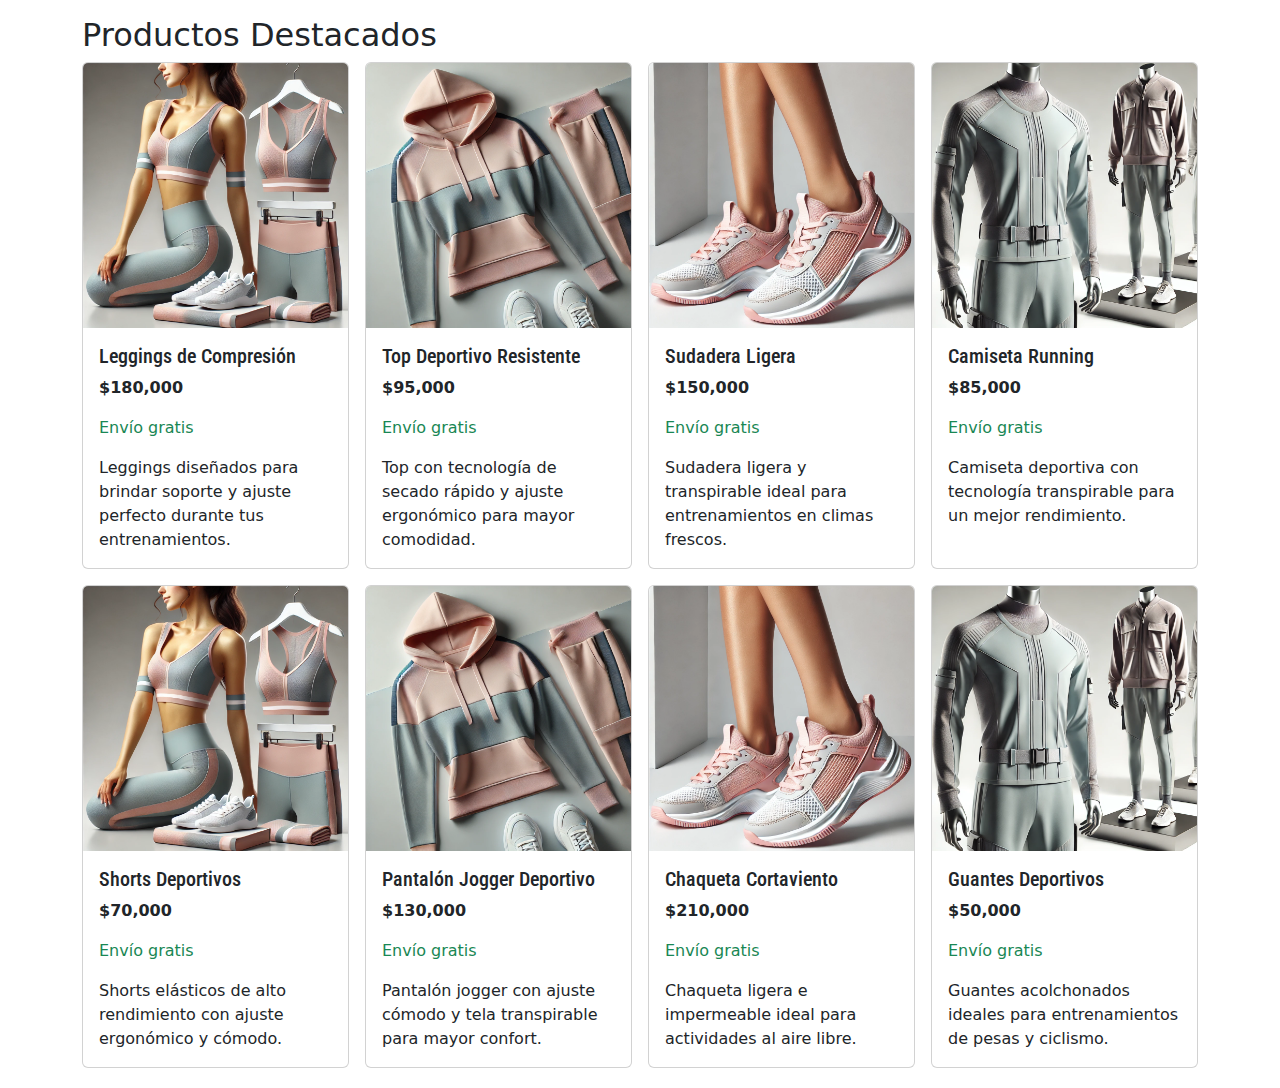
==== view/Paginas/categoria.html @ 61562d99 "cargo todos los archivos de la pagina" ====
<!DOCTYPE html>
<html lang="es">

<head>
    <meta charset="UTF-8">
    <meta name="viewport" content="width=device-width, initial-scale=1.0">
    <title>Contactanos</title>
    <link rel="stylesheet" href="../CSS/estilos.css">
    <link rel="stylesheet" href="https://cdnjs.cloudflare.com/ajax/libs/font-awesome/6.4.2/css/all.min.css">
    <link href="https://cdn.jsdelivr.net/npm/bootstrap@5.3.3/dist/css/bootstrap.min.css" rel="stylesheet">
    <script src="https://cdn.jsdelivr.net/npm/bootstrap@5.3.3/dist/js/bootstrap.bundle.min.js"></script>
</head>

<body>
    <div class="categoria container mt-3">
        <h2>Productos Destacados</h2>

        <section class="row row-cols-1 row-cols-md-4 g-3">
            
            <article class="col">
                <a href="./Producto.html" class="ButtomP" target="_parent">
                    <div class="card h-100">
                        <img src="../Assets/principal/productos/Producto1.jpg" class="card-img-top" alt="Leggings de Compresión">
                        <div class="card-body">
                            <h5 class="titleP card-title">Leggings de Compresión</h5>
                            <p class="price card-text"> $180,000</p>
                            <p class="text-success">Envío gratis</p>
                            <p class="card-text">Leggings diseñados para brindar soporte y ajuste perfecto durante tus entrenamientos.</p>
                        </div>
                    </div>
                </a>
            </article>

            
            <article class="col">
                <a href="./Producto.html" class="ButtomP" target="_parent">
                    <div class="card h-100">
                        <img src="../Assets/principal/productos/Producto2.jpg" class="card-img-top" alt="Top Deportivo">
                        <div class="card-body">
                            <h5 class="titleP card-title">Top Deportivo Resistente</h5>
                            <p class="price card-text"> $95,000</p>
                            <p class="text-success">Envío gratis</p>
                            <p class="card-text">Top con tecnología de secado rápido y ajuste ergonómico para mayor comodidad.</p>
                        </div>
                    </div>
                </a>
            </article>

            
            <article class="col">
                <a href="./Producto.html" class="ButtomP" target="_parent">
                    <div class="card h-100">
                        <img src="../Assets/principal/productos/Producto3.jpg" class="card-img-top" alt="Sudadera Ligera">
                        <div class="card-body">
                            <h5 class="titleP card-title">Sudadera Ligera</h5>
                            <p class="price card-text"> $150,000</p>
                            <p class="text-success">Envío gratis</p>
                            <p class="card-text">Sudadera ligera y transpirable ideal para entrenamientos en climas frescos.</p>
                        </div>
                    </div>
                </a>
            </article>

            
            <article class="col">
                <a href="./Producto.html" class="ButtomP" target="_parent">
                    <div class="card h-100">
                        <img src="../Assets/principal/productos/Producto4.jpg" class="card-img-top" alt="Camiseta Running">
                        <div class="card-body">
                            <h5 class="titleP card-title">Camiseta Running</h5>
                            <p class="price card-text"> $85,000</p>
                            <p class="text-success">Envío gratis</p>
                            <p class="card-text">Camiseta deportiva con tecnología transpirable para un mejor rendimiento.</p>
                        </div>
                    </div>
                </a>
            </article>

            
            <article class="col">
                <a href="./Producto.html" class="ButtomP" target="_parent">
                    <div class="card h-100">
                        <img src="../Assets/principal/productos/Producto1.jpg" class="card-img-top" alt="Shorts Deportivos">
                        <div class="card-body">
                            <h5 class="titleP card-title">Shorts Deportivos</h5>
                            <p class="price card-text"> $70,000</p>
                            <p class="text-success">Envío gratis</p>
                            <p class="card-text">Shorts elásticos de alto rendimiento con ajuste ergonómico y cómodo.</p>
                        </div>
                    </div>
                </a>
            </article>

            
            <article class="col">
                <a href="./Producto.html" class="ButtomP" target="_parent">
                    <div class="card h-100">
                        <img src="../Assets/principal/productos/Producto2.jpg" class="card-img-top" alt="Pantalón Jogger">
                        <div class="card-body">
                            <h5 class="titleP card-title">Pantalón Jogger Deportivo</h5>
                            <p class="price card-text"> $130,000</p>
                            <p class="text-success">Envío gratis</p>
                            <p class="card-text">Pantalón jogger con ajuste cómodo y tela transpirable para mayor confort.</p>
                        </div>
                    </div>
                </a>
            </article>

            
            <article class="col">
                <a href="./Producto.html" class="ButtomP" target="_parent">
                    <div class="card h-100">
                        <img src="../Assets/principal/productos/Producto3.jpg" class="card-img-top" alt="Chaqueta Cortaviento">
                        <div class="card-body">
                            <h5 class="titleP card-title">Chaqueta Cortaviento</h5>
                            <p class="price card-text"> $210,000</p>
                            <p class="text-success">Envío gratis</p>
                            <p class="card-text">Chaqueta ligera e impermeable ideal para actividades al aire libre.</p>
                        </div>
                    </div>
                </a>
            </article>

            
            <article class="col">
                <a href="./Producto.html" class="ButtomP" target="_parent">
                    <div class="card h-100">
                        <img src="../Assets/principal/productos/Producto4.jpg" class="card-img-top" alt="Guantes Deportivos">
                        <div class="card-body">
                            <h5 class="titleP card-title">Guantes Deportivos</h5>
                            <p class="price card-text"> $50,000</p>
                            <p class="text-success">Envío gratis</p>
                            <p class="card-text">Guantes acolchonados ideales para entrenamientos de pesas y ciclismo.</p>
                        </div>
                    </div>
                </a>
            </article>

        </section>
    </div>
</body>

</html>
---- view/CSS/estilos.css ----
@import url('https://fonts.googleapis.com/css2?family=Roboto+Condensed:ital,wght@0,100..900;1,100..900&display=swap');

* {
    padding: 0px;
    margin: 0px;
    box-sizing: border-box;

}

body {
    display: grid;
    min-height: 100dvh;
    grid-template-rows: auto 1fr auto;
}

header {
    background-color: #E7D7C3;
}

.Logo_P {
    width: 150px;
    height: 100px;
    object-fit: cover;
    border-radius: 40px;
}

footer {
    background-color: #eee9e2;
}

footer .Logo_P {
    width: 100%;
    height: auto;
}

footer h5 {
    font-family: "Roboto Condensed", sans-serif;
}
footer .nav-link{
    color: #2D2A26;
}
footer .nav-link:hover {
    color: #c6b1a9;
    text-decoration: underline;
}

.navbar .nav-link {
    font-size: 15px;
    color: #2D2A26;
}

.navbar .nav-link:hover {
    color: #FAF3E0;
    text-decoration: underline;
}

.carousel-inner {
    height: 400px;
    margin-bottom: 50px;
}

.d-block {
    height: 400px;
}

.containerProducts {
    margin-bottom: 50px;
}

.product_list .card {
    transition: transform 0.3s ease;
}

.product_list .card:hover {
    transform: scale(1.15);
}

.titleP {
    font-family: "Roboto Condensed", cursive;
}

.price {
    font-weight: bold;
}

.ButtomP {
    text-decoration: none;

}
.Banner1 .image{
    height: 300px;
    width: 100%;
}
.Banner1 .image2{
    height: 400px;
    width: 100%;
    object-fit:contain;
}
.Banner1 .image2:hover{
    transition: transform 0.3s ease;
}
.Banner1 .image2:hover{
    transform: scale(0.90);
}
.product_list_flex .col{
    max-width: 200px;
}

.product_list_flex{
    margin-top: 80px;
}

/* contactanos */

.location{
    background-color: #f0e5e0;
    margin-bottom: 50px;
} 
.location p {
    height: 280px;
    background-color: #f3f2f0;
    text-align: justify;
}

/* producto */
.menu-lateral {
    background-color: #f8f9fa;
    padding: 20px;
    height: auto;
    border-right: 2px solid #000;
}


.responsive-iframe {
    width: 100%;
    height: 800px;
    margin-bottom: 20px;
}
.categoria{
    margin-bottom: 20px;
}
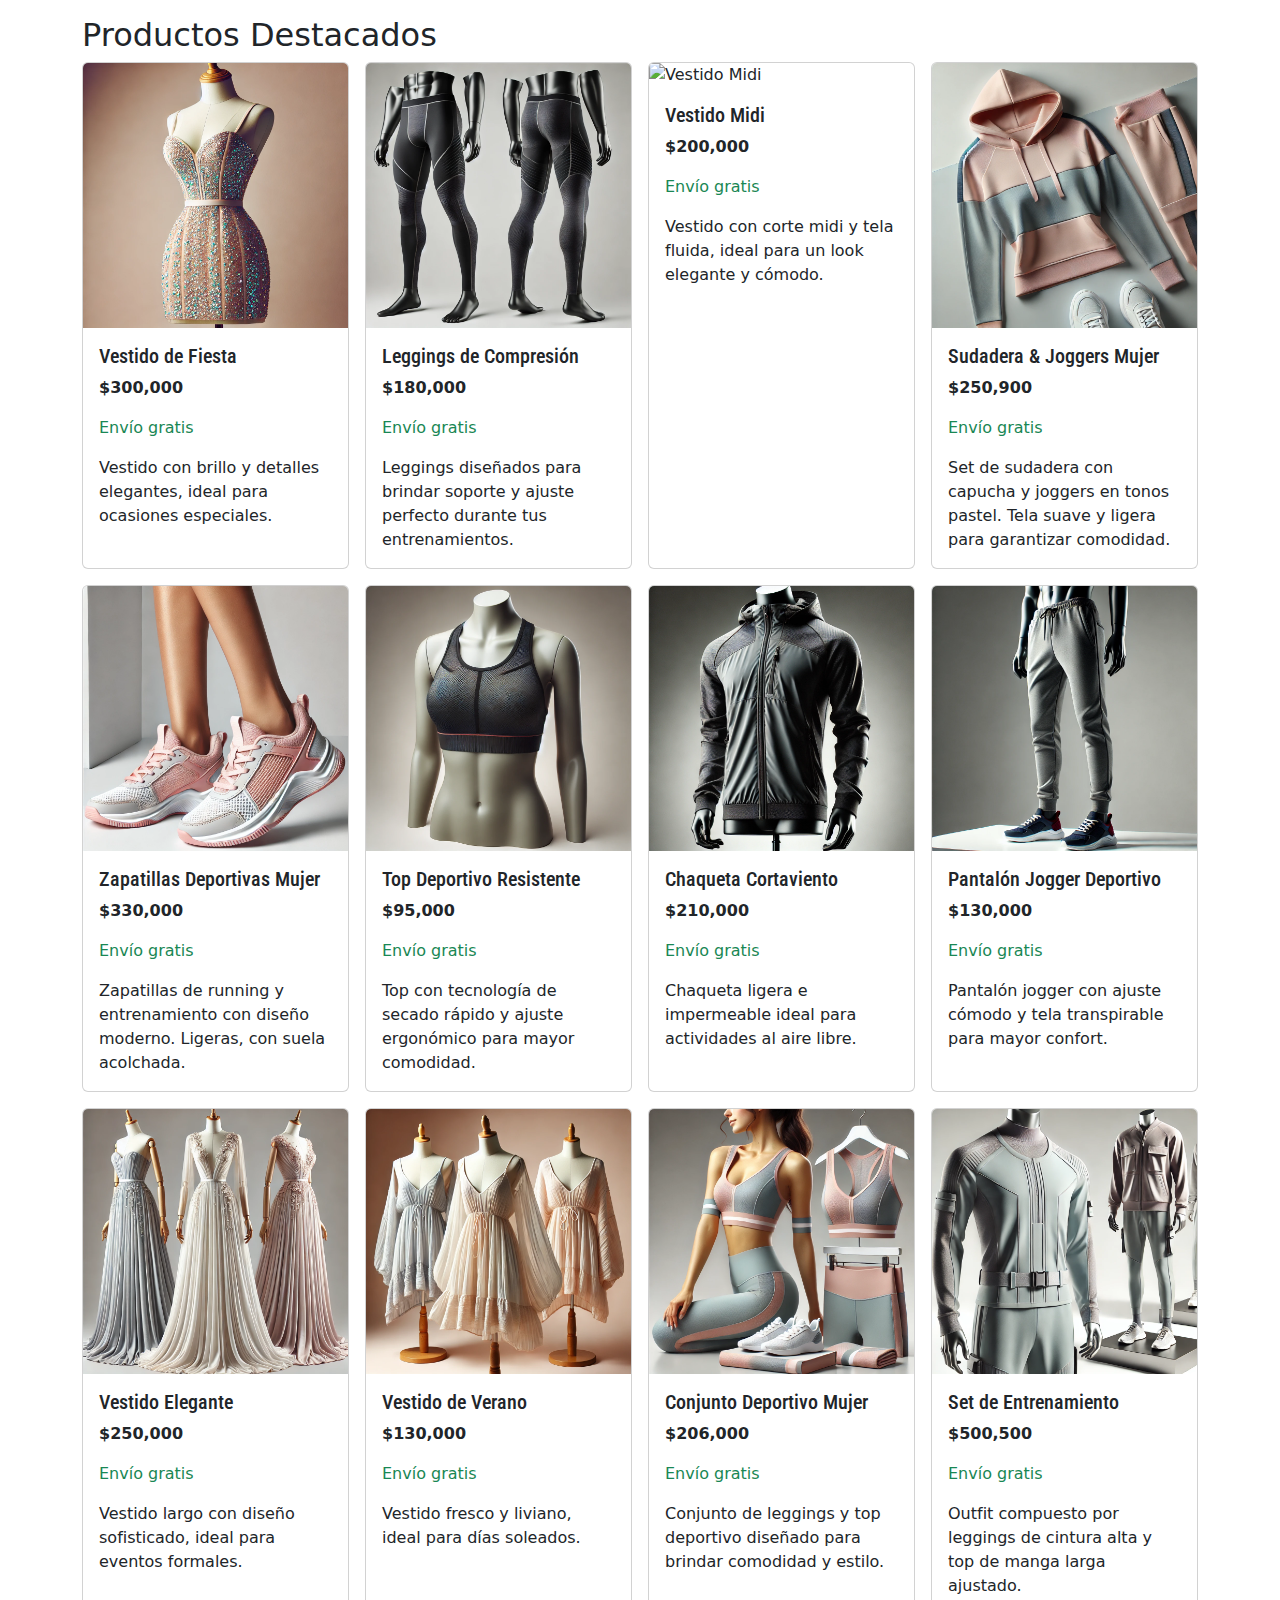
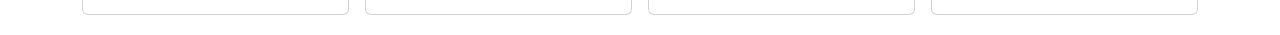
==== commit 68929e62: "archivos actuales" ====
--- a/view/Paginas/categoria.html
+++ b/view/Paginas/categoria.html
@@ -16,128 +16,202 @@
         <h2>Productos Destacados</h2>
 
         <section class="row row-cols-1 row-cols-md-4 g-3">
-            
-            <article class="col">
-                <a href="./Producto.html" class="ButtomP" target="_parent">
-                    <div class="card h-100">
-                        <img src="../Assets/principal/productos/Producto1.jpg" class="card-img-top" alt="Leggings de Compresión">
+            <!-- Vestido de Fiesta -->
+            <article class="col">
+                <a href="./Producto.html" class="ButtomP" target="_parent">
+                    <div class="card h-100">
+                        <img src="../Assets/productos/vestidos/vestido3.jpg" class="card-img-top"
+                            alt="Vestido de Fiesta">
+                        <div class="card-body">
+                            <h5 class="titleP card-title">Vestido de Fiesta</h5>
+                            <p class="price card-text">$300,000</p>
+                            <p class="text-success">Envío gratis</p>
+                            <p class="card-text">Vestido con brillo y detalles elegantes, ideal para ocasiones
+                                especiales.</p>
+                        </div>
+                    </div>
+                </a>
+            </article>
+            <!-- Leggings de Compresión -->
+            <article class="col">
+                <a href="./Producto.html" class="ButtomP" target="_parent">
+                    <div class="card h-100">
+                        <img src="../Assets/productos/Ropa Deportiva/Deportivo1.jpg" class="card-img-top"
+                            alt="Leggings de Compresión">
                         <div class="card-body">
                             <h5 class="titleP card-title">Leggings de Compresión</h5>
-                            <p class="price card-text"> $180,000</p>
-                            <p class="text-success">Envío gratis</p>
-                            <p class="card-text">Leggings diseñados para brindar soporte y ajuste perfecto durante tus entrenamientos.</p>
-                        </div>
-                    </div>
-                </a>
-            </article>
-
-            
-            <article class="col">
-                <a href="./Producto.html" class="ButtomP" target="_parent">
-                    <div class="card h-100">
-                        <img src="../Assets/principal/productos/Producto2.jpg" class="card-img-top" alt="Top Deportivo">
+                            <p class="price card-text">$180,000</p>
+                            <p class="text-success">Envío gratis</p>
+                            <p class="card-text">Leggings diseñados para brindar soporte y ajuste perfecto durante tus
+                                entrenamientos.</p>
+                        </div>
+                    </div>
+                </a>
+            </article>
+            <!-- Vestido Midi -->
+            <article class="col">
+                <a href="./Producto.html" class="ButtomP" target="_parent">
+                    <div class="card h-100">
+                        <img src="../Assets/productos/vestidos/vestido7.jpg" class="card-img-top" alt="Vestido Midi">
+                        <div class="card-body">
+                            <h5 class="titleP card-title">Vestido Midi</h5>
+                            <p class="price card-text">$200,000</p>
+                            <p class="text-success">Envío gratis</p>
+                            <p class="card-text">Vestido con corte midi y tela fluida, ideal para un look elegante y
+                                cómodo.</p>
+                        </div>
+                    </div>
+                </a>
+            </article>
+            <!-- Sudadera & Joggers Mujer -->
+            <article class="col">
+                <a href="./view/Paginas/Producto.html" class="ButtomP">
+                    <div class="card h-100">
+                        <img src="../Assets/principal/productos/Producto2.jpg" class="card-img-top"
+                            alt="Sudadera & Joggers Mujer">
+                        <div class="card-body">
+                            <h5 class="titleP card-title">Sudadera & Joggers Mujer</h5>
+                            <p class="price card-text">$250,900</p>
+                            <p class="text-success">Envío gratis</p>
+                            <p class="card-text">Set de sudadera con capucha y joggers en tonos pastel. Tela suave y
+                                ligera para garantizar comodidad.</p>
+                        </div>
+                    </div>
+                </a>
+            </article>
+
+            <!-- Zapatillas Deportivas Mujer -->
+            <article class="col">
+                <a href="./view/Paginas/Producto.html" class="ButtomP">
+                    <div class="card h-100">
+                        <img src="../Assets/principal/productos/Producto3.jpg" class="card-img-top"
+                            alt="Zapatillas Deportivas Mujer">
+                        <div class="card-body">
+                            <h5 class="titleP card-title">Zapatillas Deportivas Mujer</h5>
+                            <p class="price card-text">$330,000</p>
+                            <p class="text-success">Envío gratis</p>
+                            <p class="card-text">Zapatillas de running y entrenamiento con diseño moderno. Ligeras, con
+                                suela acolchada.</p>
+                        </div>
+                    </div>
+                </a>
+            </article>
+            <!-- Top Deportivo Resistente -->
+            <article class="col">
+                <a href="./Producto.html" class="ButtomP" target="_parent">
+                    <div class="card h-100">
+                        <img src="../Assets/productos/Ropa Deportiva/Deportivo2.jpg" class="card-img-top"
+                            alt="Top Deportivo">
                         <div class="card-body">
                             <h5 class="titleP card-title">Top Deportivo Resistente</h5>
-                            <p class="price card-text"> $95,000</p>
-                            <p class="text-success">Envío gratis</p>
-                            <p class="card-text">Top con tecnología de secado rápido y ajuste ergonómico para mayor comodidad.</p>
-                        </div>
-                    </div>
-                </a>
-            </article>
-
-            
-            <article class="col">
-                <a href="./Producto.html" class="ButtomP" target="_parent">
-                    <div class="card h-100">
-                        <img src="../Assets/principal/productos/Producto3.jpg" class="card-img-top" alt="Sudadera Ligera">
-                        <div class="card-body">
-                            <h5 class="titleP card-title">Sudadera Ligera</h5>
-                            <p class="price card-text"> $150,000</p>
-                            <p class="text-success">Envío gratis</p>
-                            <p class="card-text">Sudadera ligera y transpirable ideal para entrenamientos en climas frescos.</p>
-                        </div>
-                    </div>
-                </a>
-            </article>
-
-            
-            <article class="col">
-                <a href="./Producto.html" class="ButtomP" target="_parent">
-                    <div class="card h-100">
-                        <img src="../Assets/principal/productos/Producto4.jpg" class="card-img-top" alt="Camiseta Running">
-                        <div class="card-body">
-                            <h5 class="titleP card-title">Camiseta Running</h5>
-                            <p class="price card-text"> $85,000</p>
-                            <p class="text-success">Envío gratis</p>
-                            <p class="card-text">Camiseta deportiva con tecnología transpirable para un mejor rendimiento.</p>
-                        </div>
-                    </div>
-                </a>
-            </article>
-
-            
-            <article class="col">
-                <a href="./Producto.html" class="ButtomP" target="_parent">
-                    <div class="card h-100">
-                        <img src="../Assets/principal/productos/Producto1.jpg" class="card-img-top" alt="Shorts Deportivos">
-                        <div class="card-body">
-                            <h5 class="titleP card-title">Shorts Deportivos</h5>
-                            <p class="price card-text"> $70,000</p>
-                            <p class="text-success">Envío gratis</p>
-                            <p class="card-text">Shorts elásticos de alto rendimiento con ajuste ergonómico y cómodo.</p>
-                        </div>
-                    </div>
-                </a>
-            </article>
-
-            
-            <article class="col">
-                <a href="./Producto.html" class="ButtomP" target="_parent">
-                    <div class="card h-100">
-                        <img src="../Assets/principal/productos/Producto2.jpg" class="card-img-top" alt="Pantalón Jogger">
+                            <p class="price card-text">$95,000</p>
+                            <p class="text-success">Envío gratis</p>
+                            <p class="card-text">Top con tecnología de secado rápido y ajuste ergonómico para mayor
+                                comodidad.</p>
+                        </div>
+                    </div>
+                </a>
+            </article>
+
+            <!-- Chaqueta Cortaviento -->
+            <article class="col">
+                <a href="./Producto.html" class="ButtomP" target="_parent">
+                    <div class="card h-100">
+                        <img src="../Assets/productos/Ropa Deportiva/Deportivo7.jpg" class="card-img-top"
+                            alt="Chaqueta Cortaviento">
+                        <div class="card-body">
+                            <h5 class="titleP card-title">Chaqueta Cortaviento</h5>
+                            <p class="price card-text">$210,000</p>
+                            <p class="text-success">Envío gratis</p>
+                            <p class="card-text">Chaqueta ligera e impermeable ideal para actividades al aire libre.</p>
+                        </div>
+                    </div>
+                </a>
+            </article>
+
+            <!-- Pantalón Jogger Deportivo -->
+            <article class="col">
+                <a href="./Producto.html" class="ButtomP" target="_parent">
+                    <div class="card h-100">
+                        <img src="../Assets/productos/Ropa Deportiva/Deportivo6.jpg" class="card-img-top"
+                            alt="Pantalón Jogger">
                         <div class="card-body">
                             <h5 class="titleP card-title">Pantalón Jogger Deportivo</h5>
-                            <p class="price card-text"> $130,000</p>
-                            <p class="text-success">Envío gratis</p>
-                            <p class="card-text">Pantalón jogger con ajuste cómodo y tela transpirable para mayor confort.</p>
-                        </div>
-                    </div>
-                </a>
-            </article>
-
-            
-            <article class="col">
-                <a href="./Producto.html" class="ButtomP" target="_parent">
-                    <div class="card h-100">
-                        <img src="../Assets/principal/productos/Producto3.jpg" class="card-img-top" alt="Chaqueta Cortaviento">
-                        <div class="card-body">
-                            <h5 class="titleP card-title">Chaqueta Cortaviento</h5>
-                            <p class="price card-text"> $210,000</p>
-                            <p class="text-success">Envío gratis</p>
-                            <p class="card-text">Chaqueta ligera e impermeable ideal para actividades al aire libre.</p>
-                        </div>
-                    </div>
-                </a>
-            </article>
-
-            
-            <article class="col">
-                <a href="./Producto.html" class="ButtomP" target="_parent">
-                    <div class="card h-100">
-                        <img src="../Assets/principal/productos/Producto4.jpg" class="card-img-top" alt="Guantes Deportivos">
-                        <div class="card-body">
-                            <h5 class="titleP card-title">Guantes Deportivos</h5>
-                            <p class="price card-text"> $50,000</p>
-                            <p class="text-success">Envío gratis</p>
-                            <p class="card-text">Guantes acolchonados ideales para entrenamientos de pesas y ciclismo.</p>
-                        </div>
-                    </div>
-                </a>
-            </article>
-
+                            <p class="price card-text">$130,000</p>
+                            <p class="text-success">Envío gratis</p>
+                            <p class="card-text">Pantalón jogger con ajuste cómodo y tela transpirable para mayor
+                                confort.</p>
+                        </div>
+                    </div>
+                </a>
+            </article>
+
+            <!-- Vestido Elegante -->
+            <article class="col">
+                <a href="./Producto.html" class="ButtomP" target="_parent">
+                    <div class="card h-100">
+                        <img src="../Assets/productos/vestidos/vestido1.jpg" class="card-img-top"
+                            alt="Vestido Elegante">
+                        <div class="card-body">
+                            <h5 class="titleP card-title">Vestido Elegante</h5>
+                            <p class="price card-text">$250,000</p>
+                            <p class="text-success">Envío gratis</p>
+                            <p class="card-text">Vestido largo con diseño sofisticado, ideal para eventos formales.</p>
+                        </div>
+                    </div>
+                </a>
+            </article>
+
+            <!-- Vestido de Verano -->
+            <article class="col">
+                <a href="./Producto.html" class="ButtomP" target="_parent">
+                    <div class="card h-100">
+                        <img src="../Assets/productos/vestidos/vestido6.jpg" class="card-img-top"
+                            alt="Vestido de Verano">
+                        <div class="card-body">
+                            <h5 class="titleP card-title">Vestido de Verano</h5>
+                            <p class="price card-text">$130,000</p>
+                            <p class="text-success">Envío gratis</p>
+                            <p class="card-text">Vestido fresco y liviano, ideal para días soleados.</p>
+                        </div>
+                    </div>
+                </a>
+            </article>
+            <!-- Conjunto Deportivo Mujer -->
+            <article class="col">
+                <a href="./view/Paginas/Producto.html" class="ButtomP">
+                    <div class="card h-100">
+                        <img src="../Assets/principal/productos/Producto1.jpg" class="card-img-top"
+                            alt="Conjunto Deportivo Mujer">
+                        <div class="card-body">
+                            <h5 class="titleP card-title">Conjunto Deportivo Mujer</h5>
+                            <p class="price card-text">$206,000</p>
+                            <p class="text-success">Envío gratis</p>
+                            <p class="card-text">Conjunto de leggings y top deportivo diseñado para brindar comodidad y
+                                estilo.</p>
+                        </div>
+                    </div>
+                </a>
+            </article>
+            <!-- Set de Entrenamiento -->
+            <article class="col">
+                <a href="./view/Paginas/Producto.html" class="ButtomP">
+                    <div class="card h-100">
+                        <img src="../Assets/principal/productos/Producto4.jpg" class="card-img-top"
+                            alt="Set de Entrenamiento">
+                        <div class="card-body">
+                            <h5 class="titleP card-title">Set de Entrenamiento</h5>
+                            <p class="price card-text">$500,500</p>
+                            <p class="text-success">Envío gratis</p>
+                            <p class="card-text">Outfit compuesto por leggings de cintura alta y top de manga larga
+                                ajustado.</p>
+                        </div>
+                    </div>
+                </a>
+            </article>
         </section>
+
     </div>
 </body>
 
-</html>
+</html>--- a/view/CSS/estilos.css
+++ b/view/CSS/estilos.css
@@ -103,7 +103,7 @@
     transform: scale(0.90);
 }
 .product_list_flex .col{
-    max-width: 200px;
+    max-width: 250px;
 }
 
 .product_list_flex{
@@ -127,7 +127,7 @@
     background-color: #f8f9fa;
     padding: 20px;
     height: auto;
-    border-right: 2px solid #000;
+    border-right: 1px solid #c0ccd7;
 }
 
 
@@ -138,4 +138,31 @@
 }
 .categoria{
     margin-bottom: 20px;
+}
+
+
+.whatsapp-float {
+    position: fixed;
+    bottom: 20px;
+    right: 20px;
+    background-color: #25D366;
+    color: white;
+    width: 80px;
+    height: 80px;
+    border-radius: 50%;
+    display: flex;
+    align-items: center;
+    justify-content: center;
+    box-shadow: 2px 2px 10px rgba(0, 0, 0, 0.2);
+    text-decoration: none;
+    font-size: 30px;
+    z-index: 1000;
+}
+.whatsapp-float img {
+    width: 100%;
+    height: 100%;
+    object-fit:contain;
+}
+.whatsapp-float:hover {
+    background-color: #1EBE5D;
 }